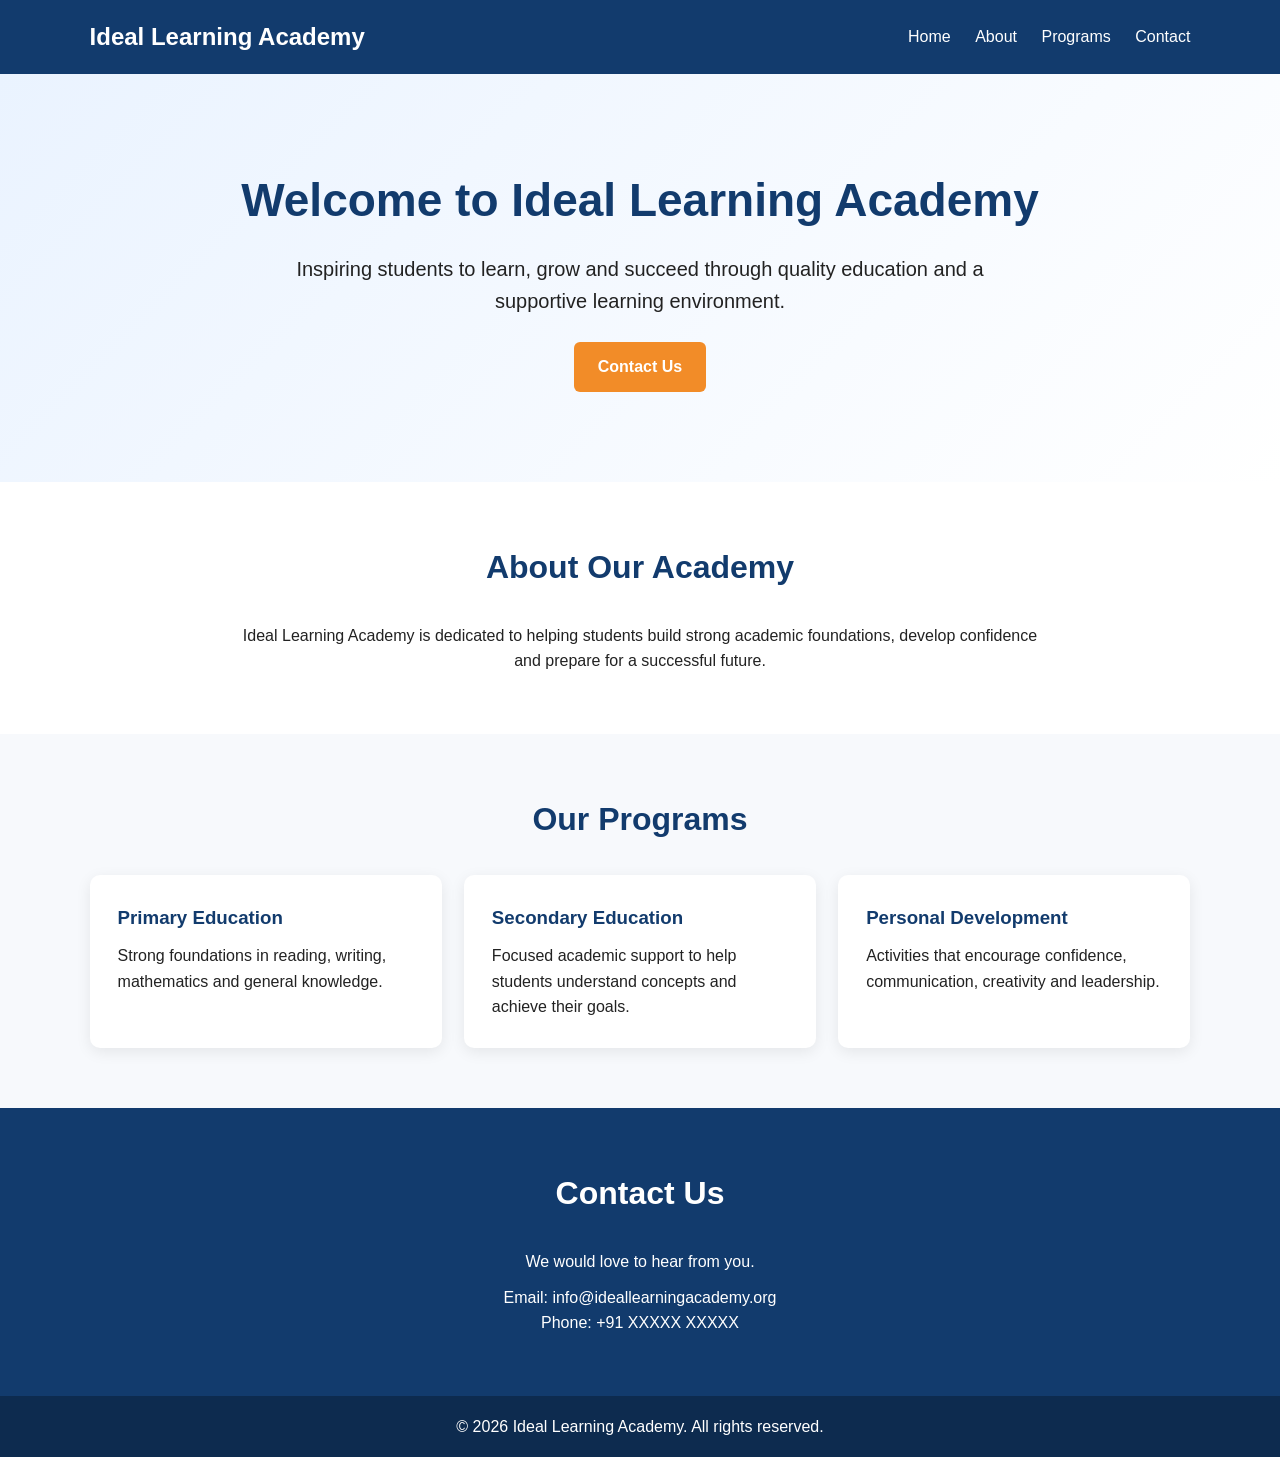
==== index.html @ fa077327 "Add files via upload" ====
<!DOCTYPE html>
<html lang="en">
<head>
  <meta charset="UTF-8">
  <meta name="viewport" content="width=device-width, initial-scale=1.0">
  <title>Ideal Learning Academy</title>
  <meta name="description" content="Ideal Learning Academy - Inspiring students to learn, grow and succeed.">
  <style>
    * { box-sizing: border-box; margin: 0; padding: 0; }
    body { font-family: Arial, sans-serif; line-height: 1.6; color: #222; background: #f7f9fc; }
    header { background: #123b6d; color: white; padding: 18px 7%; display: flex; justify-content: space-between; align-items: center; flex-wrap: wrap; }
    .logo { font-size: 24px; font-weight: bold; }
    nav a { color: white; text-decoration: none; margin-left: 20px; }
    .hero { padding: 90px 7%; text-align: center; background: linear-gradient(135deg, #eaf3ff, #ffffff); }
    .hero h1 { font-size: 46px; color: #123b6d; margin-bottom: 15px; }
    .hero p { font-size: 20px; max-width: 700px; margin: auto auto 25px; }
    .button { display: inline-block; background: #f28c28; color: white; padding: 12px 24px; border-radius: 6px; text-decoration: none; font-weight: bold; }
    section { padding: 60px 7%; }
    .title { text-align: center; color: #123b6d; margin-bottom: 30px; font-size: 32px; }
    .cards { display: grid; grid-template-columns: repeat(auto-fit, minmax(220px, 1fr)); gap: 22px; }
    .card { background: white; padding: 28px; border-radius: 10px; box-shadow: 0 4px 15px rgba(0,0,0,.08); }
    .card h3 { color: #123b6d; margin-bottom: 10px; }
    .about { background: white; text-align: center; }
    .about p { max-width: 800px; margin: auto; }
    .contact { text-align: center; background: #123b6d; color: white; }
    .contact .title { color: white; }
    footer { text-align: center; padding: 18px; background: #0d2b4f; color: white; }
    @media (max-width: 650px) {
      header { text-align: center; justify-content: center; gap: 12px; }
      nav a { margin: 0 8px; }
      .hero h1 { font-size: 34px; }
    }
  </style>
</head>
<body>
  <header>
    <div class="logo">Ideal Learning Academy</div>
    <nav>
      <a href="#home">Home</a>
      <a href="#about">About</a>
      <a href="#programs">Programs</a>
      <a href="#contact">Contact</a>
    </nav>
  </header>

  <main>
    <section class="hero" id="home">
      <h1>Welcome to Ideal Learning Academy</h1>
      <p>Inspiring students to learn, grow and succeed through quality education and a supportive learning environment.</p>
      <a class="button" href="#contact">Contact Us</a>
    </section>

    <section class="about" id="about">
      <h2 class="title">About Our Academy</h2>
      <p>Ideal Learning Academy is dedicated to helping students build strong academic foundations, develop confidence and prepare for a successful future.</p>
    </section>

    <section id="programs">
      <h2 class="title">Our Programs</h2>
      <div class="cards">
        <div class="card"><h3>Primary Education</h3><p>Strong foundations in reading, writing, mathematics and general knowledge.</p></div>
        <div class="card"><h3>Secondary Education</h3><p>Focused academic support to help students understand concepts and achieve their goals.</p></div>
        <div class="card"><h3>Personal Development</h3><p>Activities that encourage confidence, communication, creativity and leadership.</p></div>
      </div>
    </section>

    <section class="contact" id="contact">
      <h2 class="title">Contact Us</h2>
      <p>We would love to hear from you.</p>
      <p style="margin-top:10px;">Email: info@ideallearningacademy.org</p>
      <p>Phone: +91 XXXXX XXXXX</p>
    </section>
  </main>

  <footer>
    <p>&copy; 2026 Ideal Learning Academy. All rights reserved.</p>
  </footer>
</body>
</html>
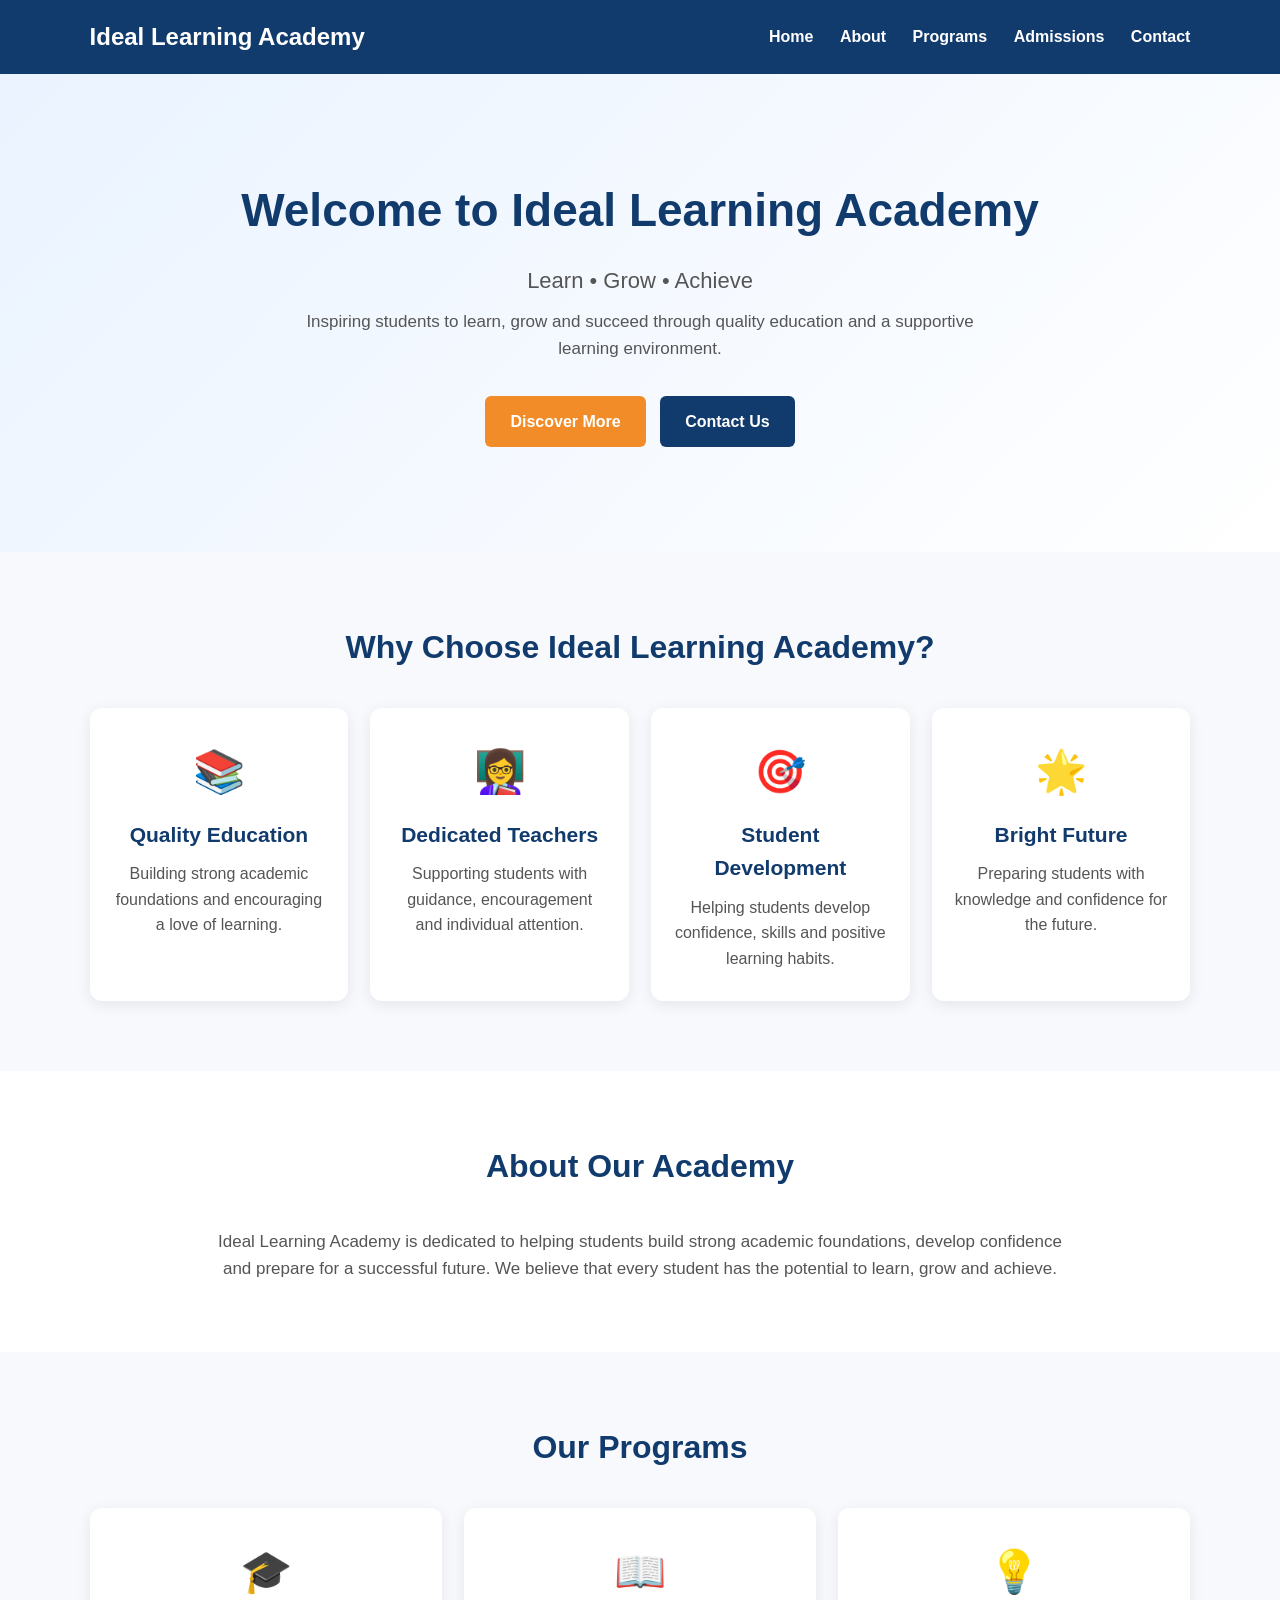
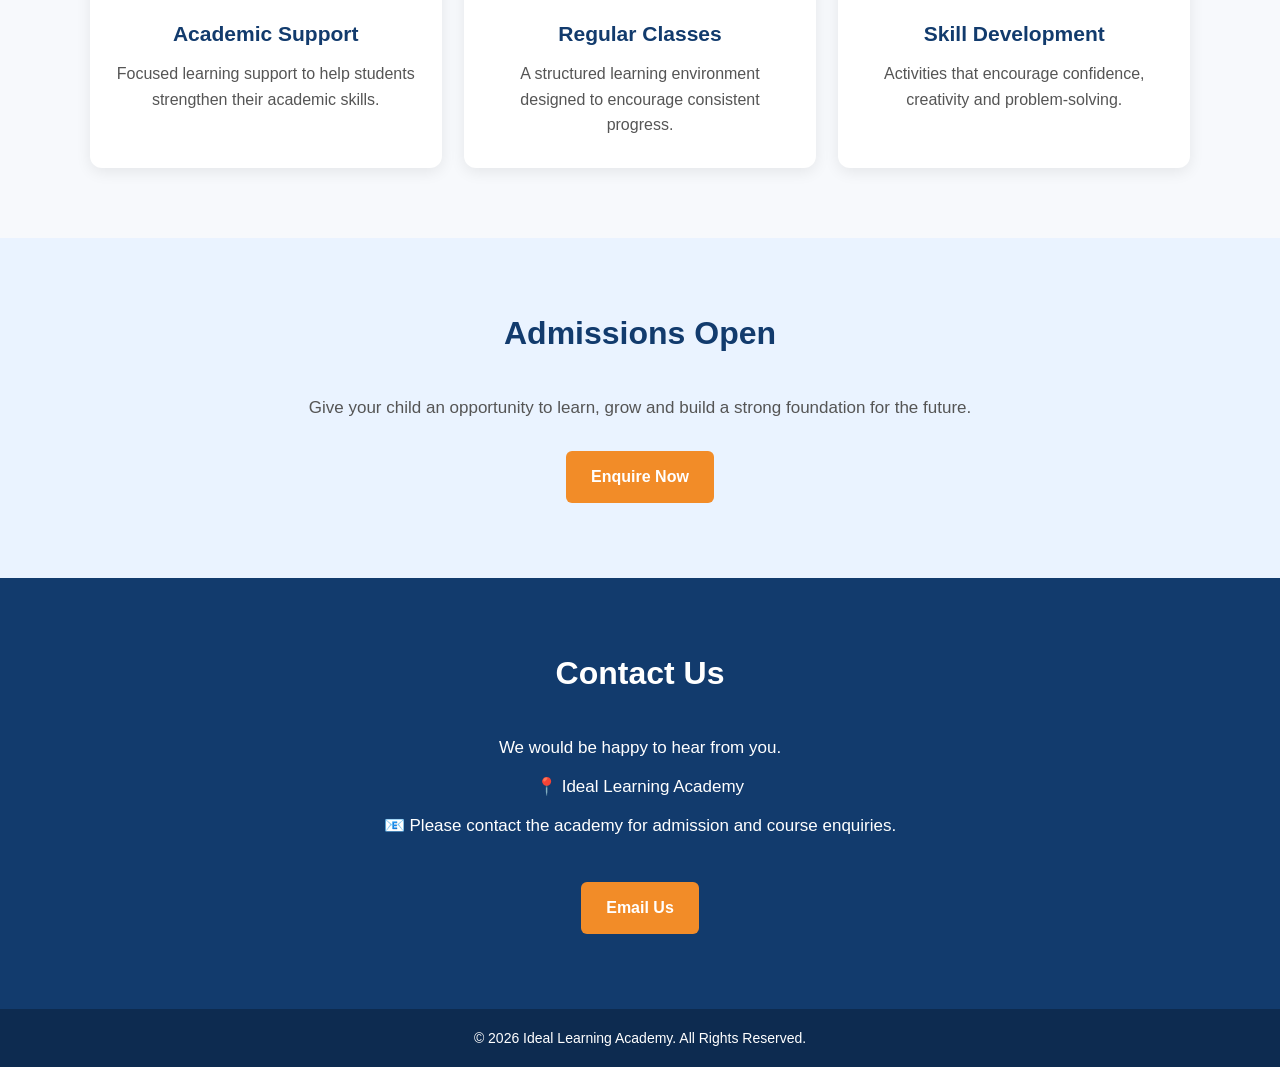
==== commit 961c5fcc: "Update index.html" ====
--- a/index.html
+++ b/index.html
@@ -3,77 +3,423 @@
 <head>
   <meta charset="UTF-8">
   <meta name="viewport" content="width=device-width, initial-scale=1.0">
+
   <title>Ideal Learning Academy</title>
+
   <meta name="description" content="Ideal Learning Academy - Inspiring students to learn, grow and succeed.">
+
   <style>
-    * { box-sizing: border-box; margin: 0; padding: 0; }
-    body { font-family: Arial, sans-serif; line-height: 1.6; color: #222; background: #f7f9fc; }
-    header { background: #123b6d; color: white; padding: 18px 7%; display: flex; justify-content: space-between; align-items: center; flex-wrap: wrap; }
-    .logo { font-size: 24px; font-weight: bold; }
-    nav a { color: white; text-decoration: none; margin-left: 20px; }
-    .hero { padding: 90px 7%; text-align: center; background: linear-gradient(135deg, #eaf3ff, #ffffff); }
-    .hero h1 { font-size: 46px; color: #123b6d; margin-bottom: 15px; }
-    .hero p { font-size: 20px; max-width: 700px; margin: auto auto 25px; }
-    .button { display: inline-block; background: #f28c28; color: white; padding: 12px 24px; border-radius: 6px; text-decoration: none; font-weight: bold; }
-    section { padding: 60px 7%; }
-    .title { text-align: center; color: #123b6d; margin-bottom: 30px; font-size: 32px; }
-    .cards { display: grid; grid-template-columns: repeat(auto-fit, minmax(220px, 1fr)); gap: 22px; }
-    .card { background: white; padding: 28px; border-radius: 10px; box-shadow: 0 4px 15px rgba(0,0,0,.08); }
-    .card h3 { color: #123b6d; margin-bottom: 10px; }
-    .about { background: white; text-align: center; }
-    .about p { max-width: 800px; margin: auto; }
-    .contact { text-align: center; background: #123b6d; color: white; }
-    .contact .title { color: white; }
-    footer { text-align: center; padding: 18px; background: #0d2b4f; color: white; }
+    * {
+      box-sizing: border-box;
+      margin: 0;
+      padding: 0;
+    }
+
+    html {
+      scroll-behavior: smooth;
+    }
+
+    body {
+      font-family: Arial, sans-serif;
+      line-height: 1.6;
+      color: #222;
+      background: #f7f9fc;
+    }
+
+    /* HEADER */
+    header {
+      background: #123b6d;
+      color: white;
+      padding: 18px 7%;
+      display: flex;
+      justify-content: space-between;
+      align-items: center;
+      flex-wrap: wrap;
+      position: sticky;
+      top: 0;
+      z-index: 1000;
+    }
+
+    .logo {
+      font-size: 24px;
+      font-weight: bold;
+    }
+
+    nav a {
+      color: white;
+      text-decoration: none;
+      margin-left: 22px;
+      font-weight: 600;
+    }
+
+    nav a:hover {
+      text-decoration: underline;
+    }
+
+    /* HERO */
+    .hero {
+      padding: 100px 7%;
+      text-align: center;
+      background: linear-gradient(135deg, #eaf3ff, #ffffff);
+    }
+
+    .hero h1 {
+      font-size: 46px;
+      color: #123b6d;
+      margin-bottom: 15px;
+    }
+
+    .hero .tagline {
+      font-size: 22px;
+      color: #555;
+      margin-bottom: 10px;
+    }
+
+    .hero p {
+      max-width: 720px;
+      margin: 0 auto 28px;
+      font-size: 17px;
+      color: #555;
+    }
+
+    .button {
+      display: inline-block;
+      background: #f28c28;
+      color: white;
+      padding: 13px 25px;
+      border-radius: 6px;
+      text-decoration: none;
+      font-weight: bold;
+      margin: 5px;
+    }
+
+    .button:hover {
+      opacity: 0.9;
+    }
+
+    .button.secondary {
+      background: #123b6d;
+    }
+
+    /* SECTIONS */
+    section {
+      padding: 70px 7%;
+    }
+
+    .title {
+      text-align: center;
+      color: #123b6d;
+      margin-bottom: 35px;
+      font-size: 32px;
+    }
+
+    /* FEATURES */
+    .cards {
+      display: grid;
+      grid-template-columns: repeat(auto-fit, minmax(220px, 1fr));
+      gap: 22px;
+    }
+
+    .card {
+      background: white;
+      padding: 30px 22px;
+      border-radius: 12px;
+      box-shadow: 0 4px 15px rgba(0,0,0,0.08);
+      text-align: center;
+    }
+
+    .card .icon {
+      font-size: 42px;
+      margin-bottom: 12px;
+    }
+
+    .card h3 {
+      color: #123b6d;
+      margin-bottom: 10px;
+      font-size: 21px;
+    }
+
+    .card p {
+      color: #555;
+    }
+
+    /* ABOUT */
+    .about {
+      background: white;
+      text-align: center;
+    }
+
+    .about p {
+      max-width: 850px;
+      margin: auto;
+      font-size: 17px;
+      color: #555;
+    }
+
+    /* PROGRAMS */
+    .programs {
+      background: #f7f9fc;
+    }
+
+    /* ADMISSION */
+    .admission {
+      background: #eaf3ff;
+      text-align: center;
+    }
+
+    .admission p {
+      max-width: 700px;
+      margin: 0 auto 25px;
+      color: #555;
+      font-size: 17px;
+    }
+
+    /* CONTACT */
+    .contact {
+      text-align: center;
+      background: #123b6d;
+      color: white;
+    }
+
+    .contact .title {
+      color: white;
+    }
+
+    .contact p {
+      margin-bottom: 12px;
+      font-size: 17px;
+    }
+
+    /* FOOTER */
+    footer {
+      text-align: center;
+      padding: 18px;
+      background: #0d2b50;
+      color: white;
+      font-size: 14px;
+    }
+
+    /* MOBILE */
     @media (max-width: 650px) {
-      header { text-align: center; justify-content: center; gap: 12px; }
-      nav a { margin: 0 8px; }
-      .hero h1 { font-size: 34px; }
+
+      header {
+        justify-content: center;
+        gap: 12px;
+      }
+
+      .logo {
+        width: 100%;
+        text-align: center;
+      }
+
+      nav {
+        text-align: center;
+      }
+
+      nav a {
+        display: inline-block;
+        margin: 5px 7px;
+      }
+
+      .hero {
+        padding: 70px 6%;
+      }
+
+      .hero h1 {
+        font-size: 34px;
+      }
+
+      .hero .tagline {
+        font-size: 19px;
+      }
+
+      section {
+        padding: 55px 6%;
+      }
+
+      .title {
+        font-size: 28px;
+      }
     }
   </style>
 </head>
+
 <body>
+
+  <!-- HEADER -->
   <header>
     <div class="logo">Ideal Learning Academy</div>
+
     <nav>
       <a href="#home">Home</a>
       <a href="#about">About</a>
       <a href="#programs">Programs</a>
+      <a href="#admission">Admissions</a>
       <a href="#contact">Contact</a>
     </nav>
   </header>
 
-  <main>
-    <section class="hero" id="home">
-      <h1>Welcome to Ideal Learning Academy</h1>
-      <p>Inspiring students to learn, grow and succeed through quality education and a supportive learning environment.</p>
-      <a class="button" href="#contact">Contact Us</a>
-    </section>
-
-    <section class="about" id="about">
-      <h2 class="title">About Our Academy</h2>
-      <p>Ideal Learning Academy is dedicated to helping students build strong academic foundations, develop confidence and prepare for a successful future.</p>
-    </section>
-
-    <section id="programs">
-      <h2 class="title">Our Programs</h2>
-      <div class="cards">
-        <div class="card"><h3>Primary Education</h3><p>Strong foundations in reading, writing, mathematics and general knowledge.</p></div>
-        <div class="card"><h3>Secondary Education</h3><p>Focused academic support to help students understand concepts and achieve their goals.</p></div>
-        <div class="card"><h3>Personal Development</h3><p>Activities that encourage confidence, communication, creativity and leadership.</p></div>
-      </div>
-    </section>
-
-    <section class="contact" id="contact">
-      <h2 class="title">Contact Us</h2>
-      <p>We would love to hear from you.</p>
-      <p style="margin-top:10px;">Email: info@ideallearningacademy.org</p>
-      <p>Phone: +91 XXXXX XXXXX</p>
-    </section>
-  </main>
-
+
+  <!-- HERO -->
+  <section class="hero" id="home">
+
+    <h1>Welcome to Ideal Learning Academy</h1>
+
+    <div class="tagline">
+      Learn • Grow • Achieve
+    </div>
+
+    <p>
+      Inspiring students to learn, grow and succeed through quality
+      education and a supportive learning environment.
+    </p>
+
+    <a href="#about" class="button">Discover More</a>
+    <a href="#contact" class="button secondary">Contact Us</a>
+
+  </section>
+
+
+  <!-- WHY CHOOSE US -->
+  <section>
+
+    <h2 class="title">Why Choose Ideal Learning Academy?</h2>
+
+    <div class="cards">
+
+      <div class="card">
+        <div class="icon">📚</div>
+        <h3>Quality Education</h3>
+        <p>
+          Building strong academic foundations and encouraging a love of learning.
+        </p>
+      </div>
+
+      <div class="card">
+        <div class="icon">👩‍🏫</div>
+        <h3>Dedicated Teachers</h3>
+        <p>
+          Supporting students with guidance, encouragement and individual attention.
+        </p>
+      </div>
+
+      <div class="card">
+        <div class="icon">🎯</div>
+        <h3>Student Development</h3>
+        <p>
+          Helping students develop confidence, skills and positive learning habits.
+        </p>
+      </div>
+
+      <div class="card">
+        <div class="icon">🌟</div>
+        <h3>Bright Future</h3>
+        <p>
+          Preparing students with knowledge and confidence for the future.
+        </p>
+      </div>
+
+    </div>
+
+  </section>
+
+
+  <!-- ABOUT -->
+  <section class="about" id="about">
+
+    <h2 class="title">About Our Academy</h2>
+
+    <p>
+      Ideal Learning Academy is dedicated to helping students build strong
+      academic foundations, develop confidence and prepare for a successful
+      future. We believe that every student has the potential to learn,
+      grow and achieve.
+    </p>
+
+  </section>
+
+
+  <!-- PROGRAMS -->
+  <section class="programs" id="programs">
+
+    <h2 class="title">Our Programs</h2>
+
+    <div class="cards">
+
+      <div class="card">
+        <div class="icon">🎓</div>
+        <h3>Academic Support</h3>
+        <p>
+          Focused learning support to help students strengthen their academic skills.
+        </p>
+      </div>
+
+      <div class="card">
+        <div class="icon">📖</div>
+        <h3>Regular Classes</h3>
+        <p>
+          A structured learning environment designed to encourage consistent progress.
+        </p>
+      </div>
+
+      <div class="card">
+        <div class="icon">💡</div>
+        <h3>Skill Development</h3>
+        <p>
+          Activities that encourage confidence, creativity and problem-solving.
+        </p>
+      </div>
+
+    </div>
+
+  </section>
+
+
+  <!-- ADMISSIONS -->
+  <section class="admission" id="admission">
+
+    <h2 class="title">Admissions Open</h2>
+
+    <p>
+      Give your child an opportunity to learn, grow and build a strong
+      foundation for the future.
+    </p>
+
+    <a href="#contact" class="button">Enquire Now</a>
+
+  </section>
+
+
+  <!-- CONTACT -->
+  <section class="contact" id="contact">
+
+    <h2 class="title">Contact Us</h2>
+
+    <p>
+      We would be happy to hear from you.
+    </p>
+
+    <p>
+      📍 Ideal Learning Academy
+    </p>
+
+    <p>
+      📧 Please contact the academy for admission and course enquiries.
+    </p>
+
+    <br>
+
+    <a href="mailto:info@ideallearningacademy.org" class="button">
+      Email Us
+    </a>
+
+  </section>
+
+
+  <!-- FOOTER -->
   <footer>
-    <p>&copy; 2026 Ideal Learning Academy. All rights reserved.</p>
+    © 2026 Ideal Learning Academy. All Rights Reserved.
   </footer>
+
 </body>
 </html>
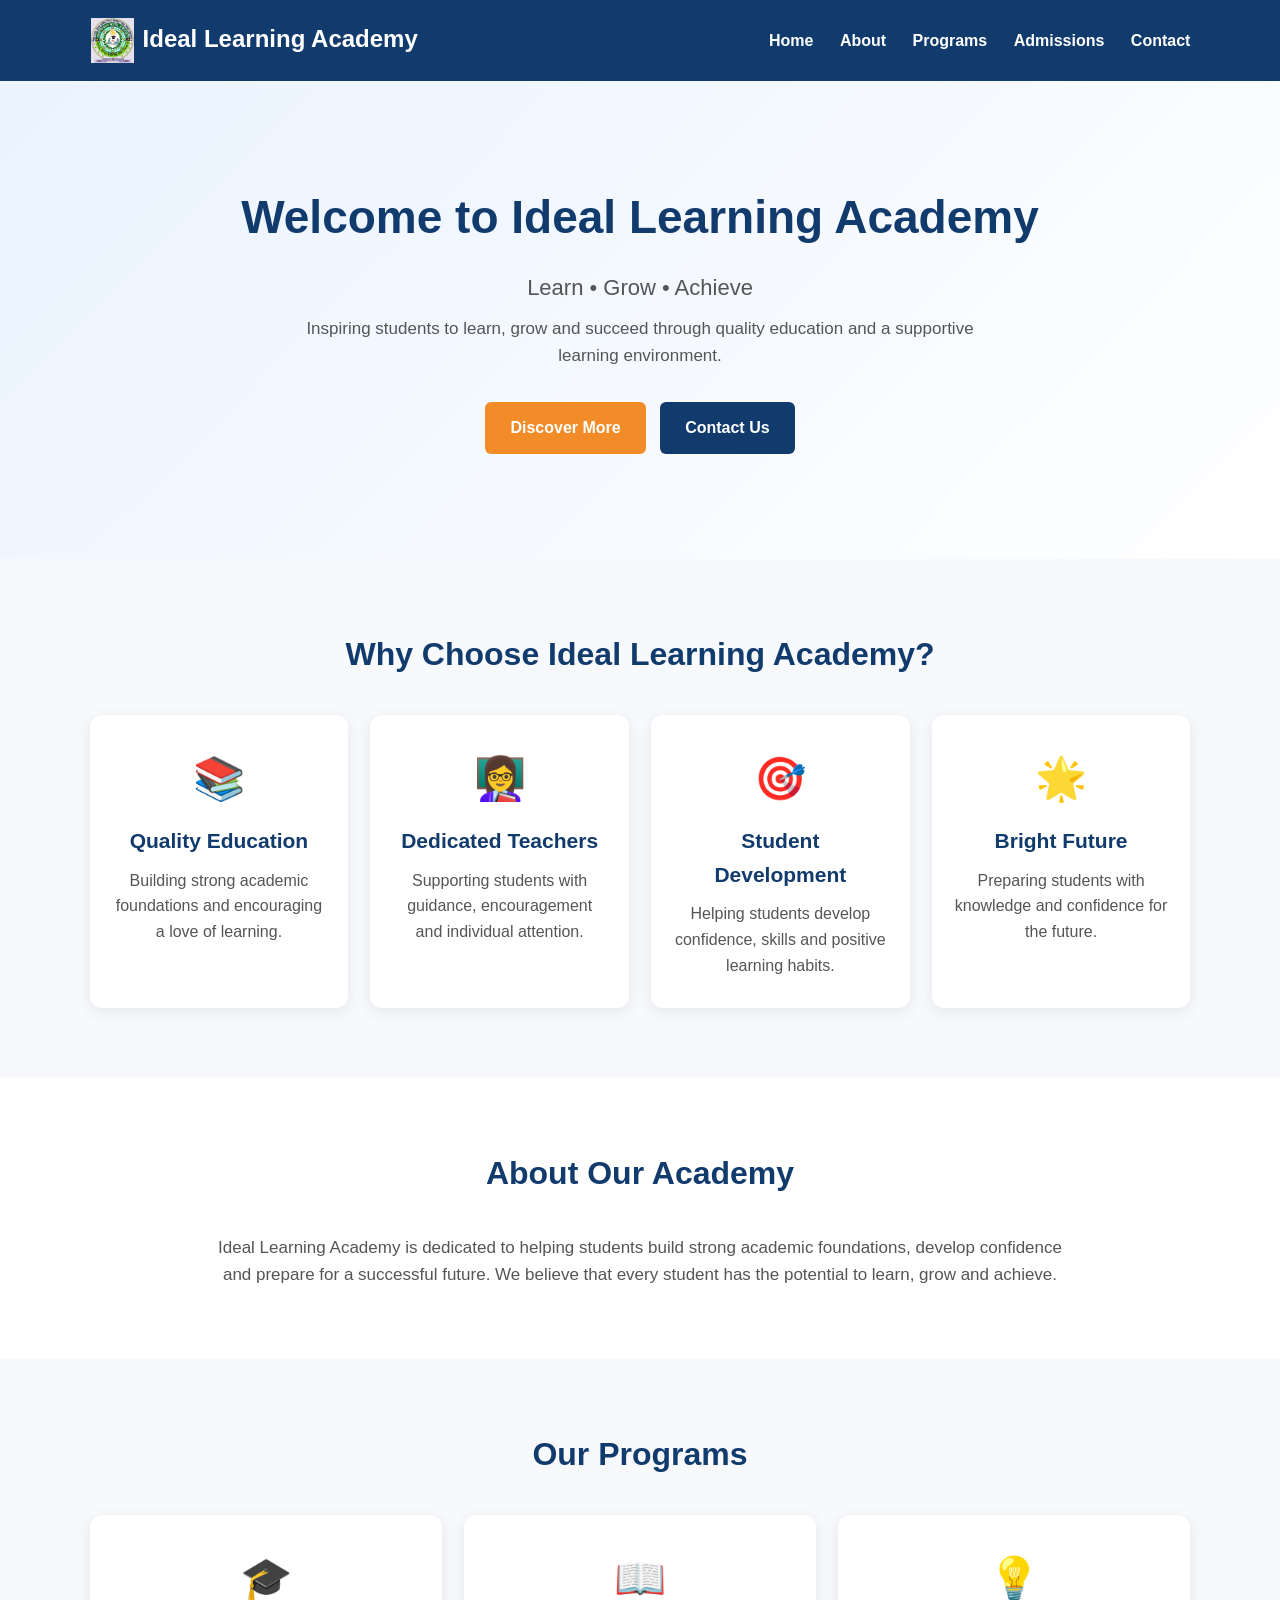
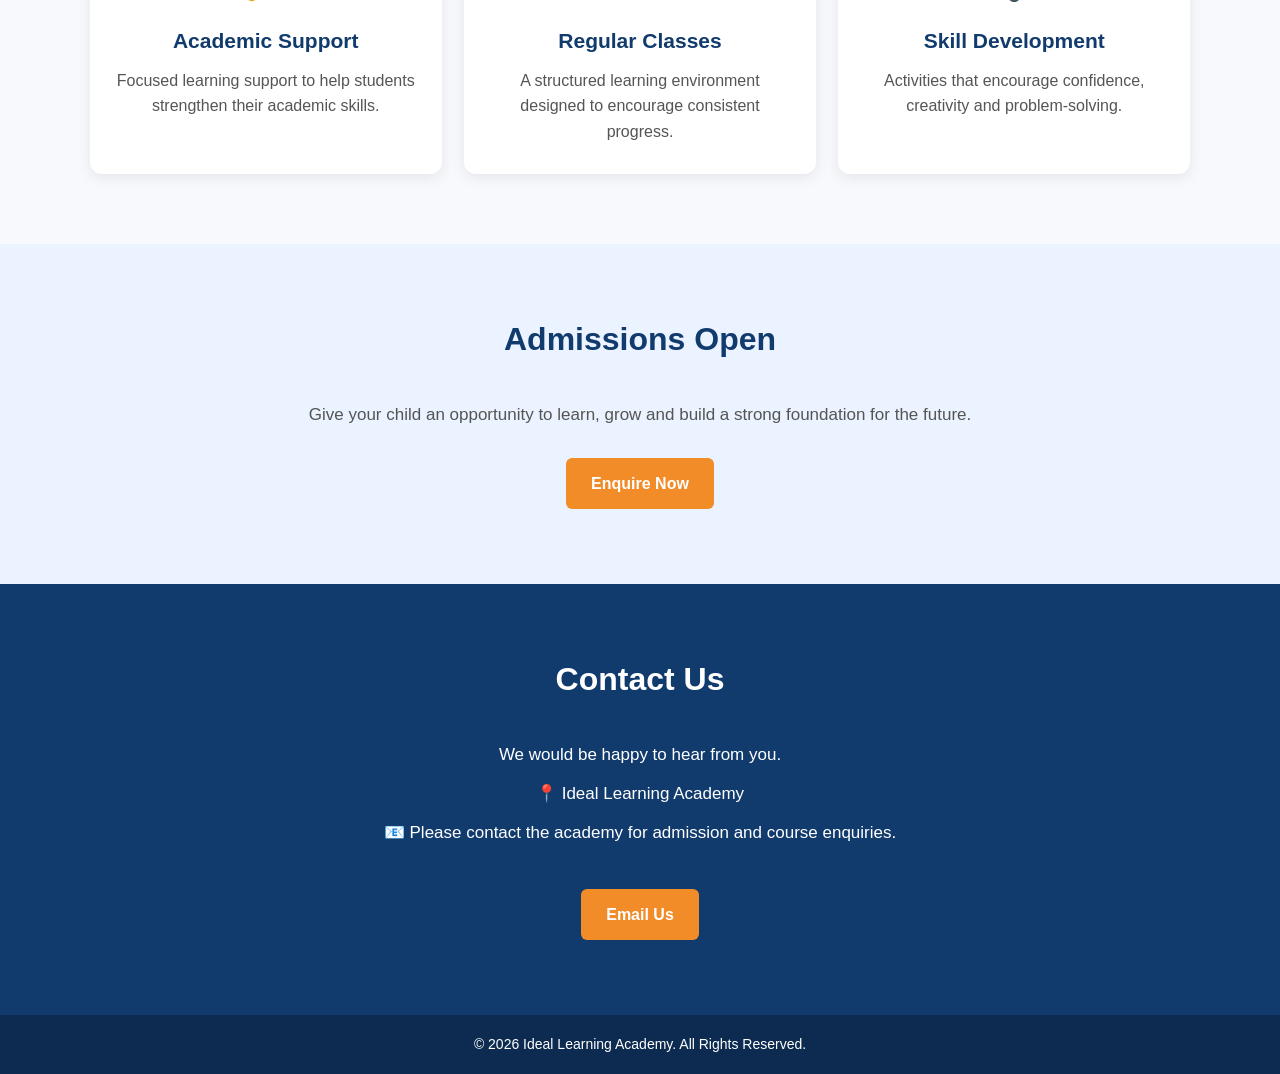
==== commit b61a0265: "Update index.html" ====
--- a/index.html
+++ b/index.html
@@ -248,8 +248,7 @@
 
   <!-- HEADER -->
   <header>
-    <div class="logo">Ideal Learning Academy</div>
-
+   <div class="logo"><img src="c%20logo.jpeg" alt="Ideal Learning Academy Logo" style="width:45px;height:45px;object-fit:contain;vertical-align:middle;margin-right:8px;">Ideal Learning Academy</div>
     <nav>
       <a href="#home">Home</a>
       <a href="#about">About</a>
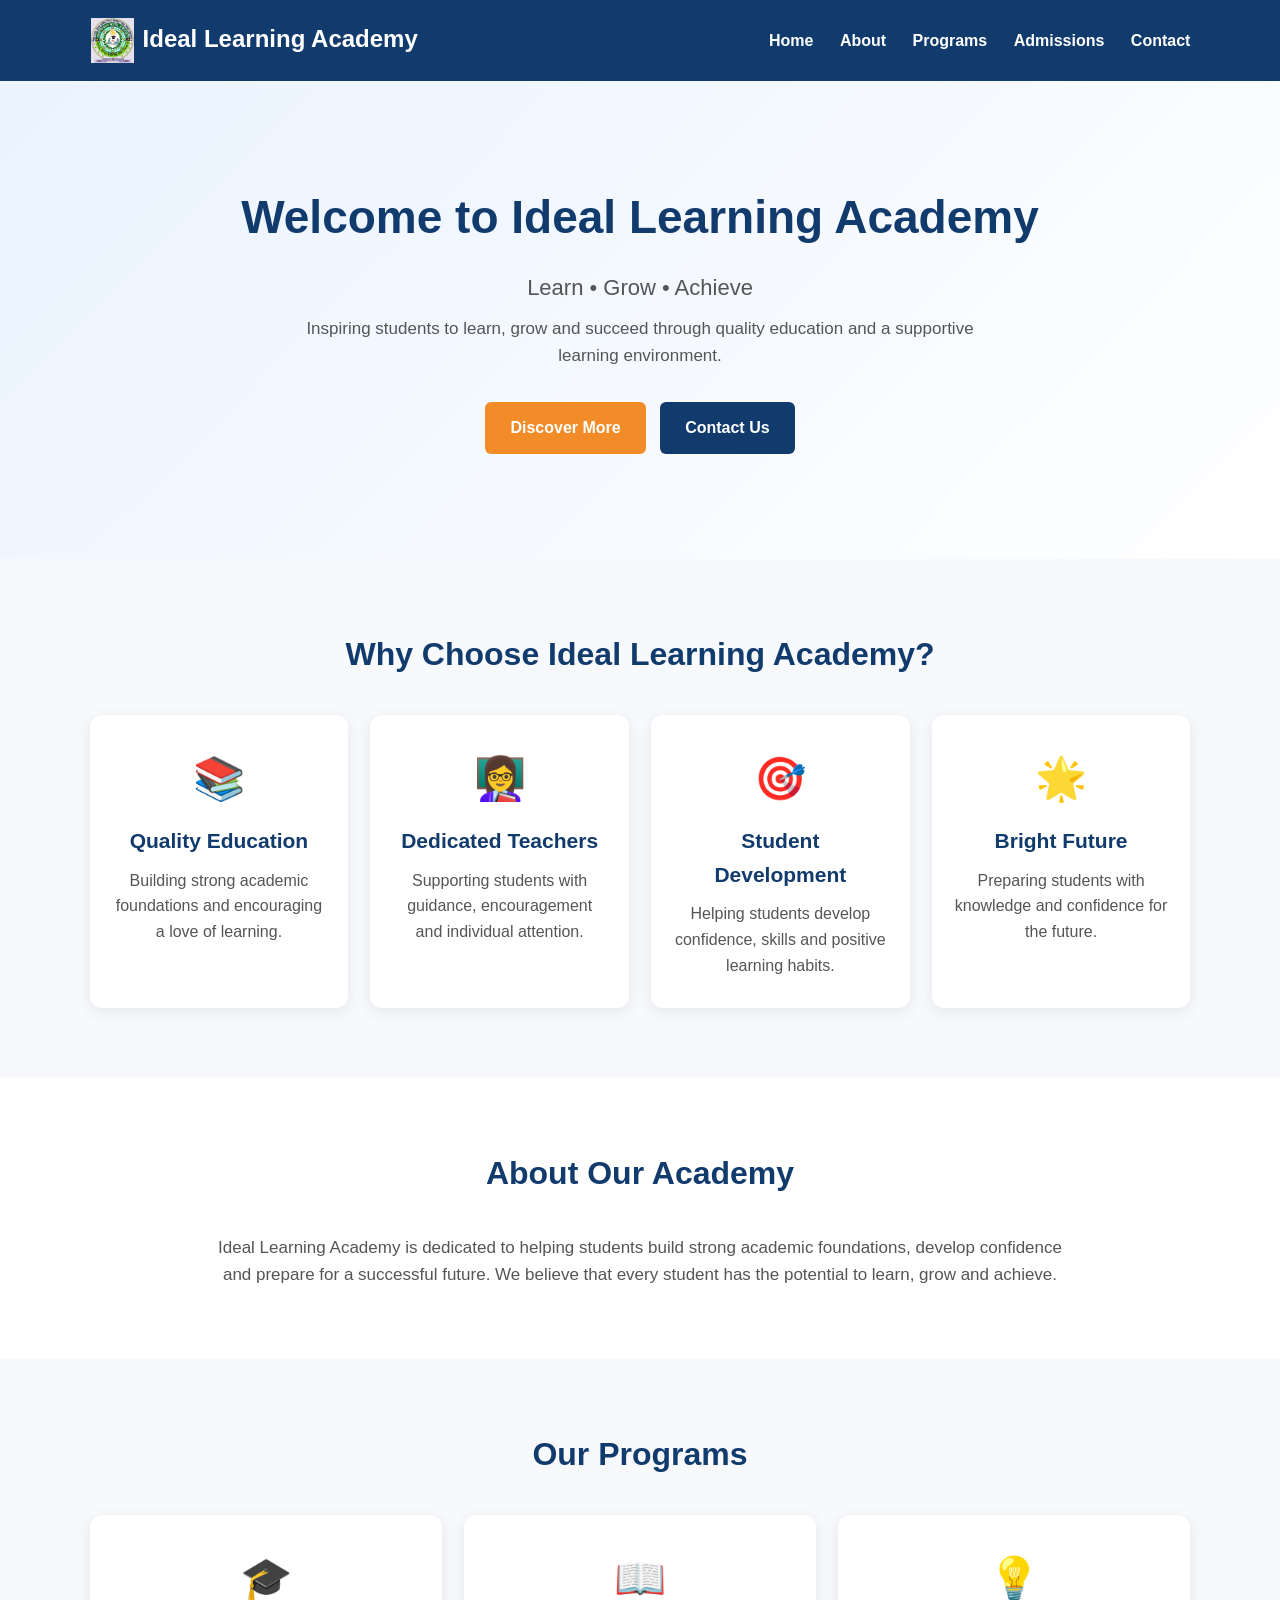
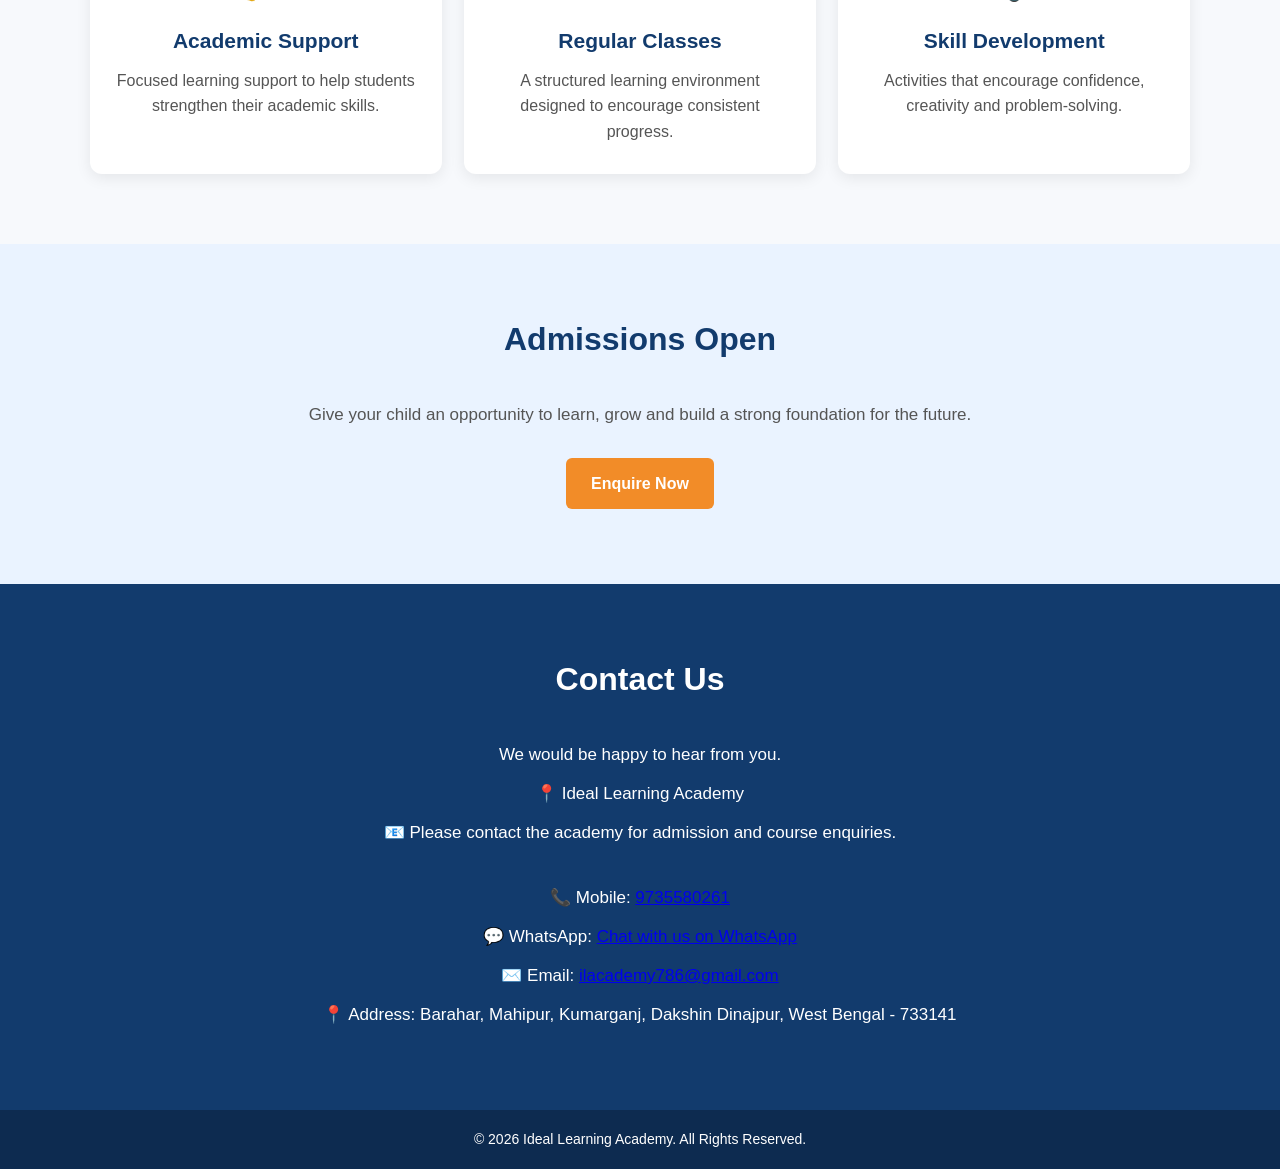
==== commit b25fc9a4: "Update index.html" ====
--- a/index.html
+++ b/index.html
@@ -407,10 +407,14 @@
     </p>
 
     <br>
-
-    <a href="mailto:info@ideallearningacademy.org" class="button">
-      Email Us
-    </a>
+<p>📞 Mobile: <a href="tel:9735580261">9735580261</a></p>
+
+<p>💬 WhatsApp: <a href="https://wa.me/919735580261">Chat with us on WhatsApp</a></p>
+
+<p>✉️ Email: <a href="mailto:ilacademy786@gmail.com">ilacademy786@gmail.com</a></p>
+
+<p>📍 Address: Barahar, Mahipur, Kumarganj, Dakshin Dinajpur, West Bengal - 733141</p>
+   
 
   </section>
 
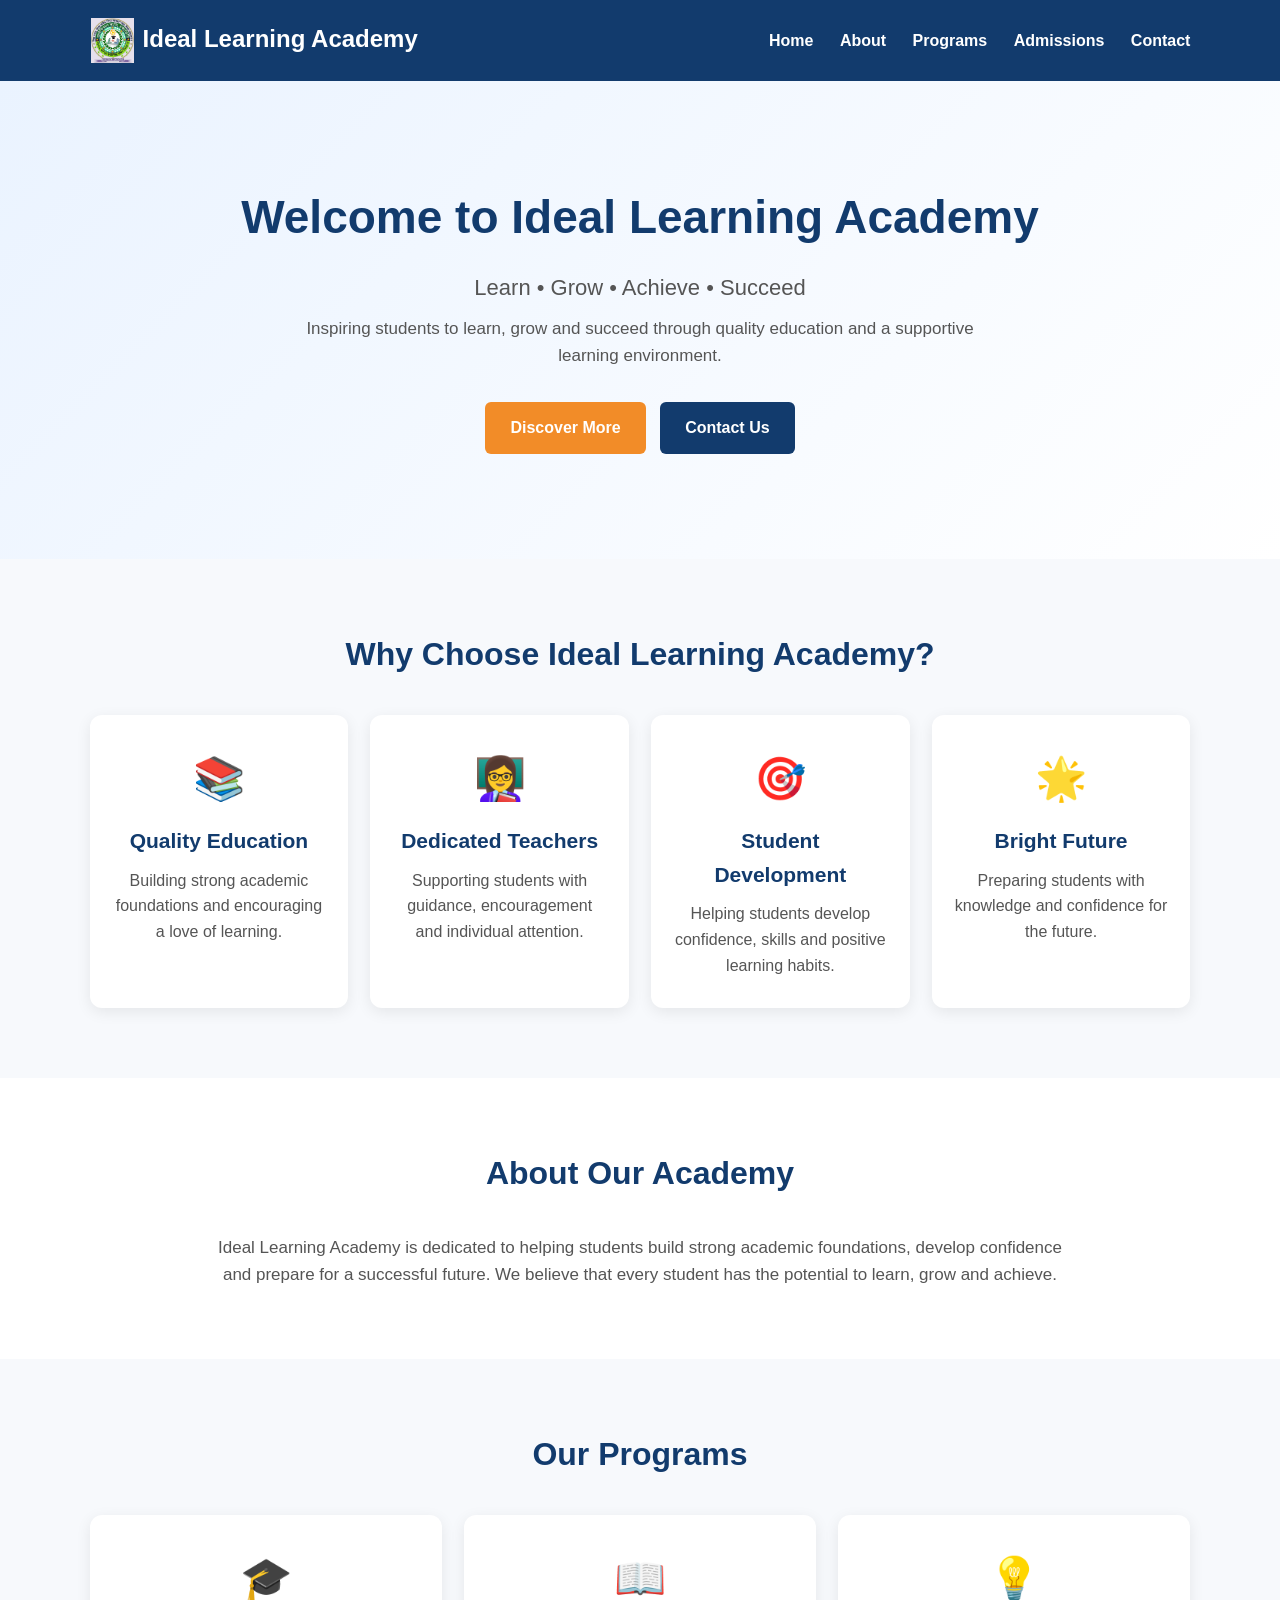
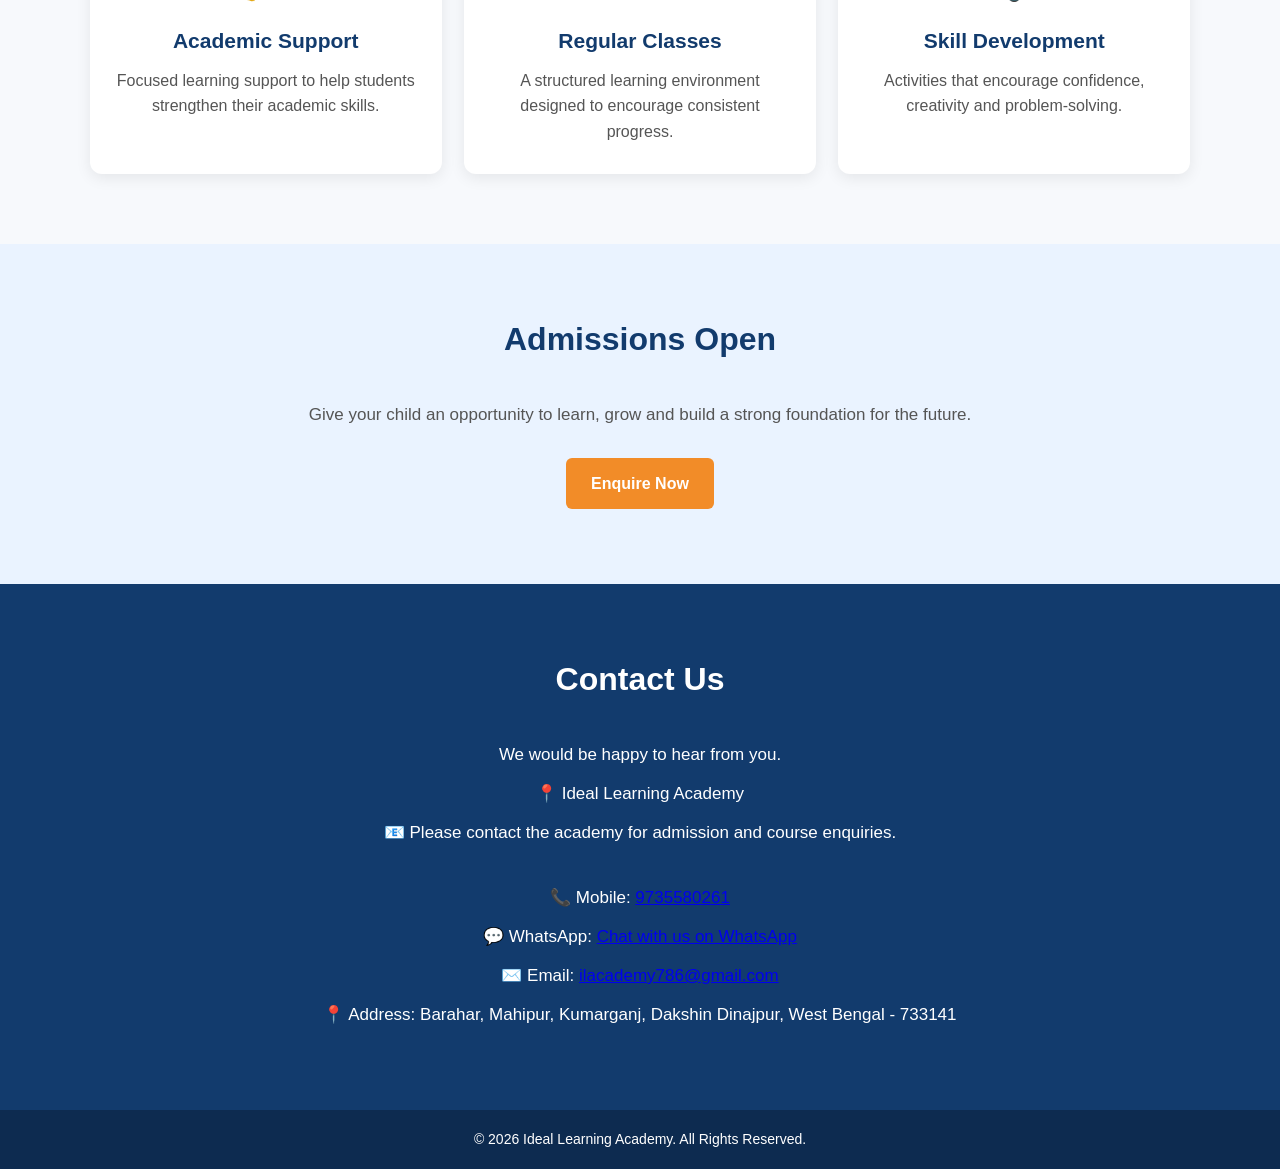
==== commit 9088d7f7: "Update index.html" ====
--- a/index.html
+++ b/index.html
@@ -265,7 +265,7 @@
     <h1>Welcome to Ideal Learning Academy</h1>
 
     <div class="tagline">
-      Learn • Grow • Achieve
+      Learn • Grow • Achieve • Succeed
     </div>
 
     <p>
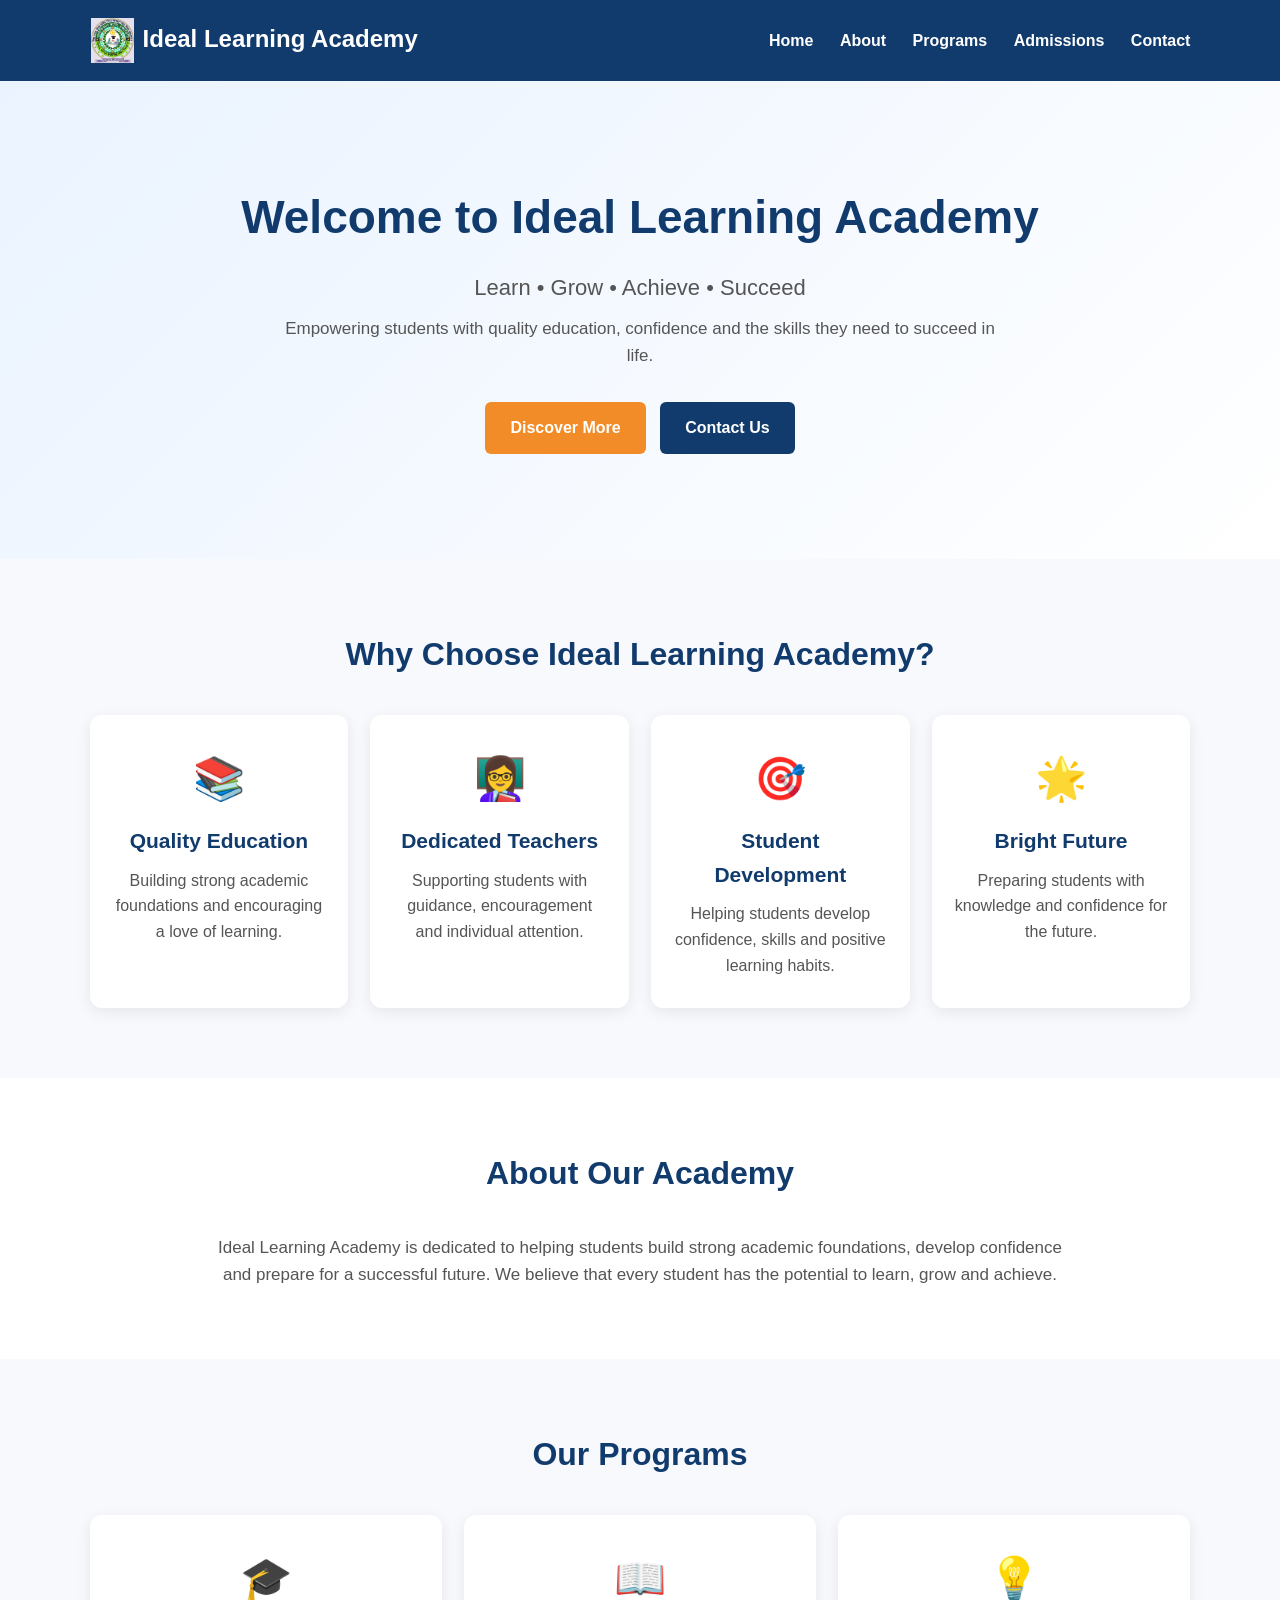
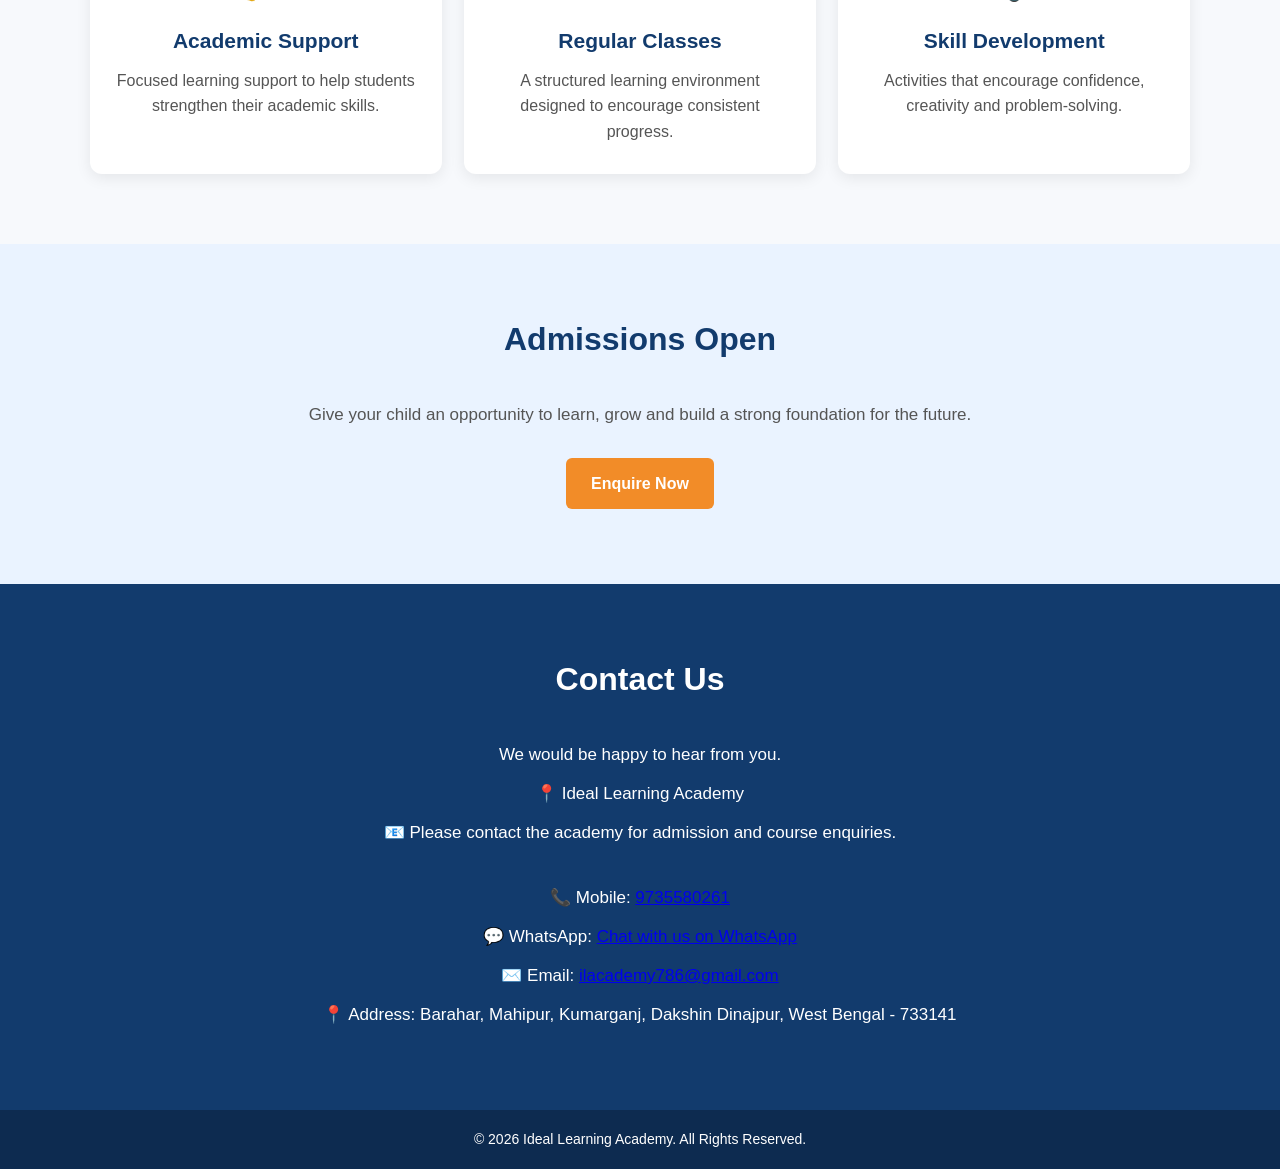
==== commit a7063bdf: "Update index.html" ====
--- a/index.html
+++ b/index.html
@@ -269,8 +269,7 @@
     </div>
 
     <p>
-      Inspiring students to learn, grow and succeed through quality
-      education and a supportive learning environment.
+      Empowering students with quality education, confidence and the skills they need to succeed in life.
     </p>
 
     <a href="#about" class="button">Discover More</a>
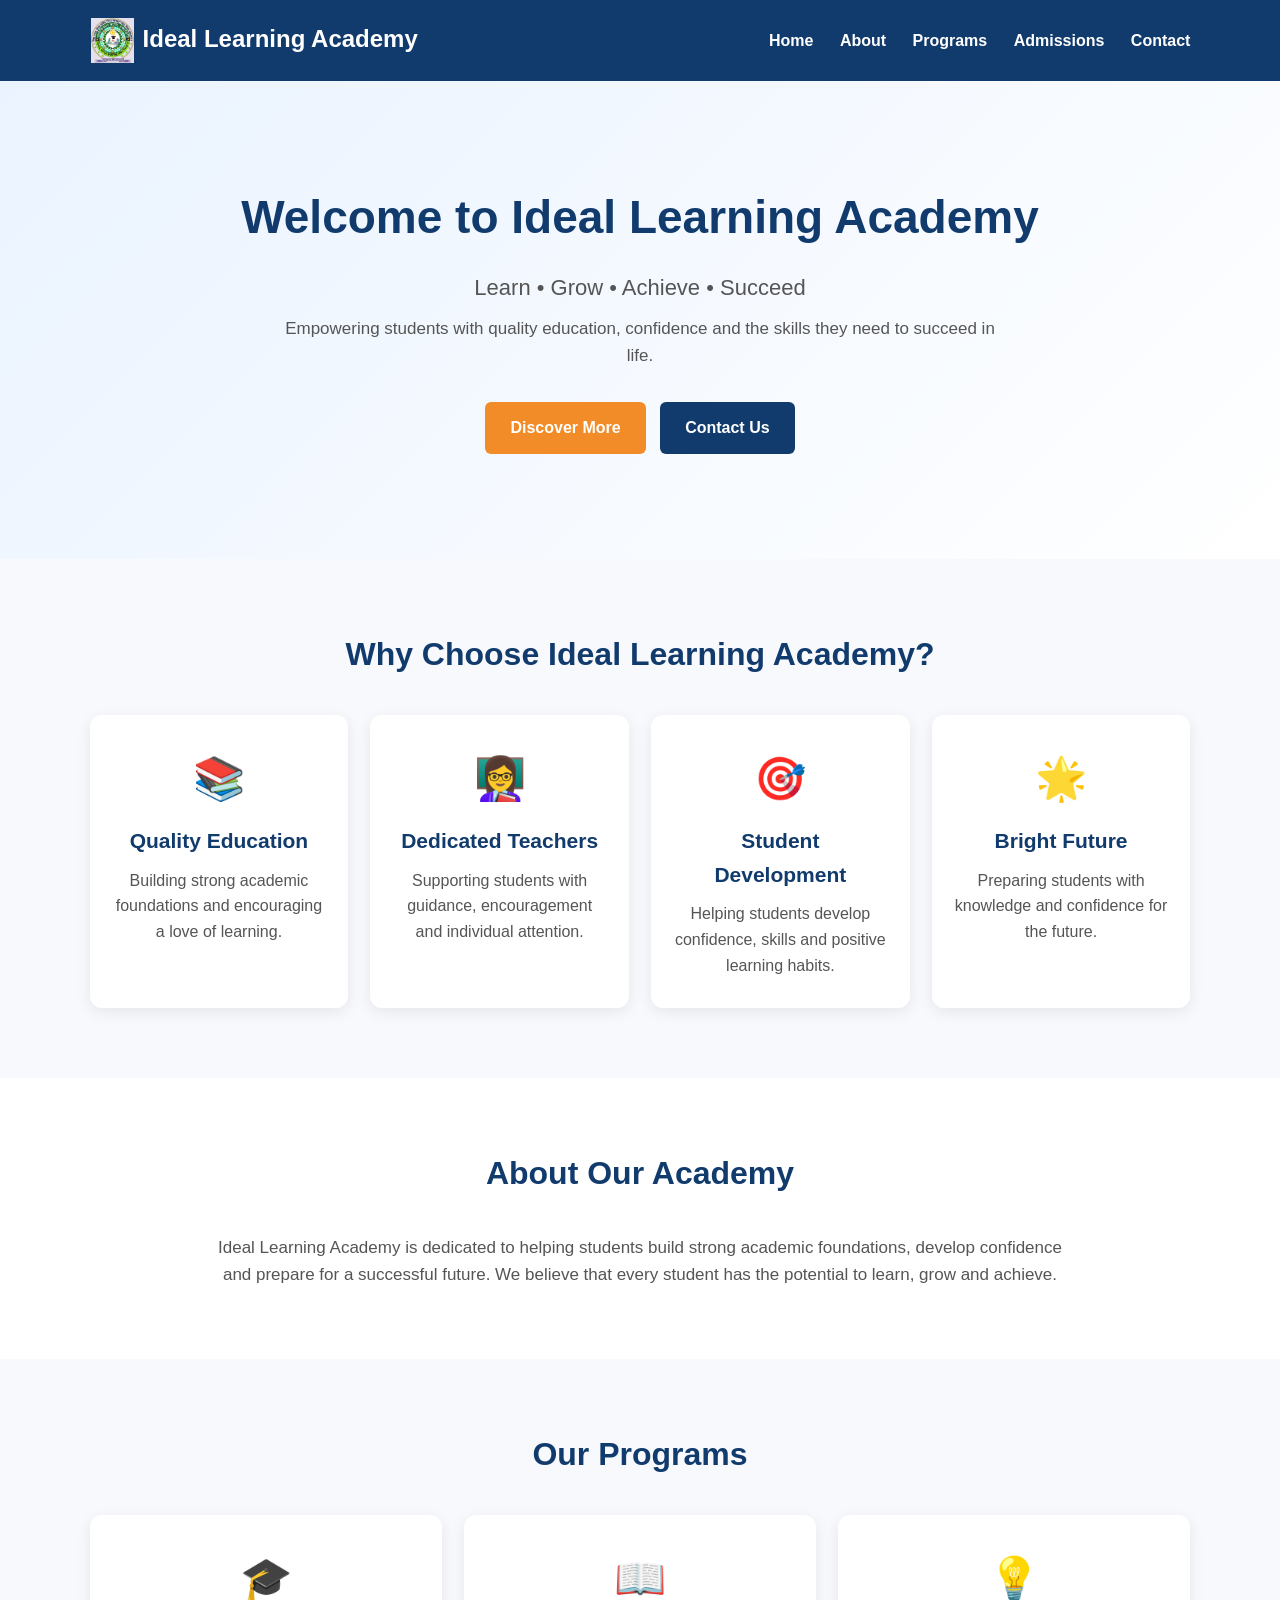
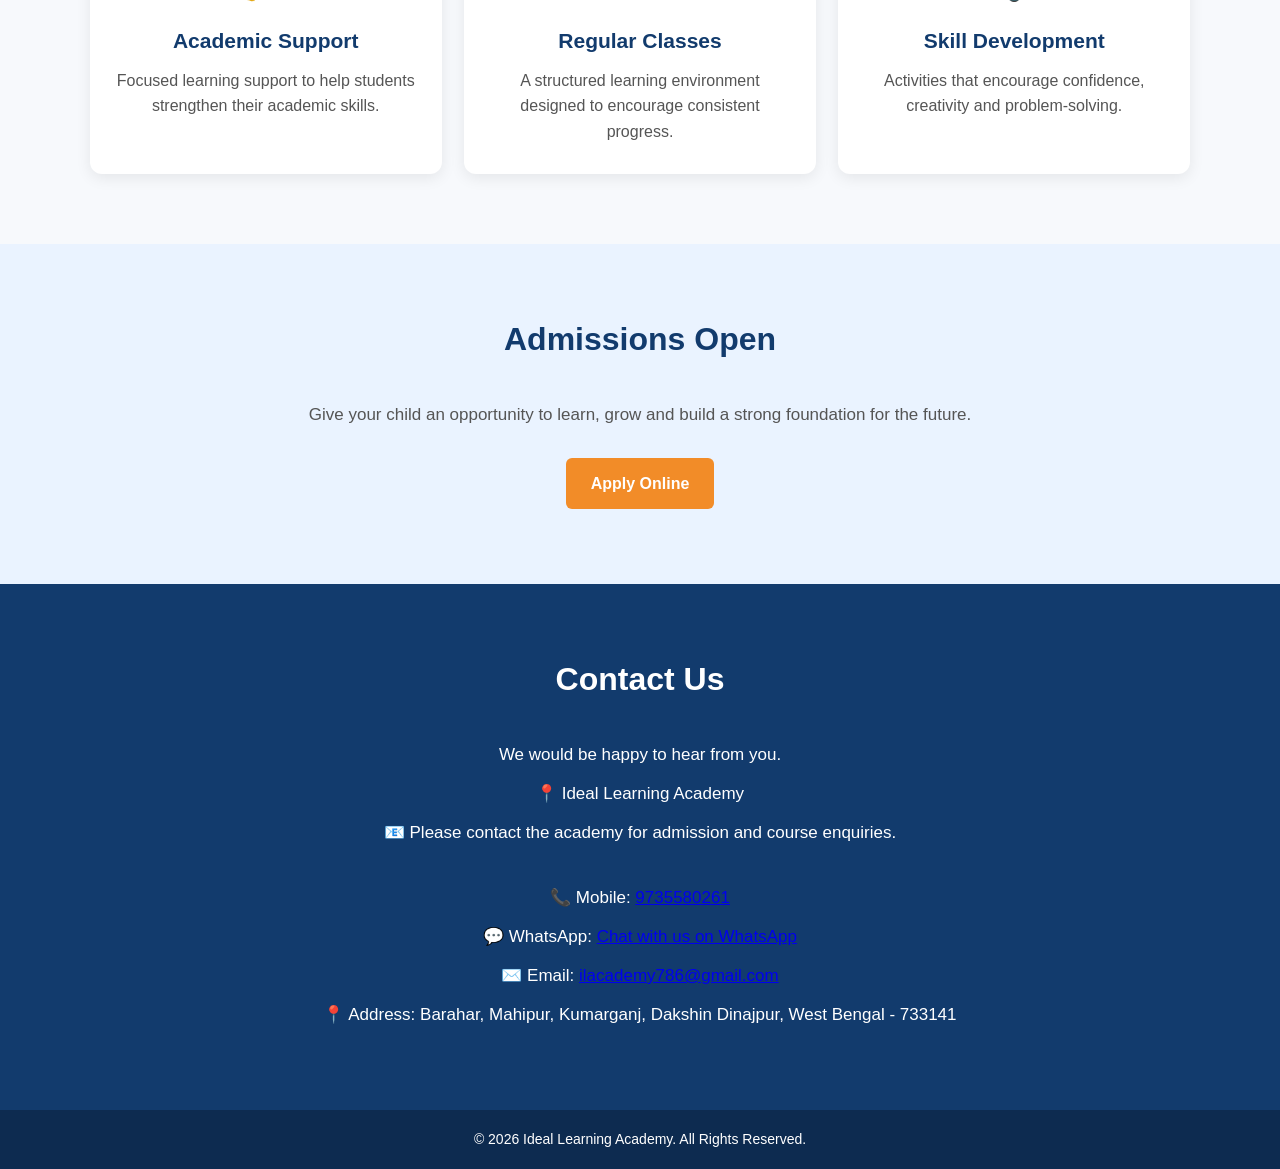
==== commit 358e08c5: "Update index.html" ====
--- a/index.html
+++ b/index.html
@@ -383,8 +383,7 @@
       foundation for the future.
     </p>
 
-    <a href="#contact" class="button">Enquire Now</a>
-
+    <a href="https://docs.google.com/forms/d/e/1FAIpQLSehAjtQWqmvYRJ_CCuAPyUYKaqh2H3WCtlBNecGYBEMXgYK6w/viewform?usp=publish-editor" class="button" target="_blank">Apply Online</a>
   </section>
 
 
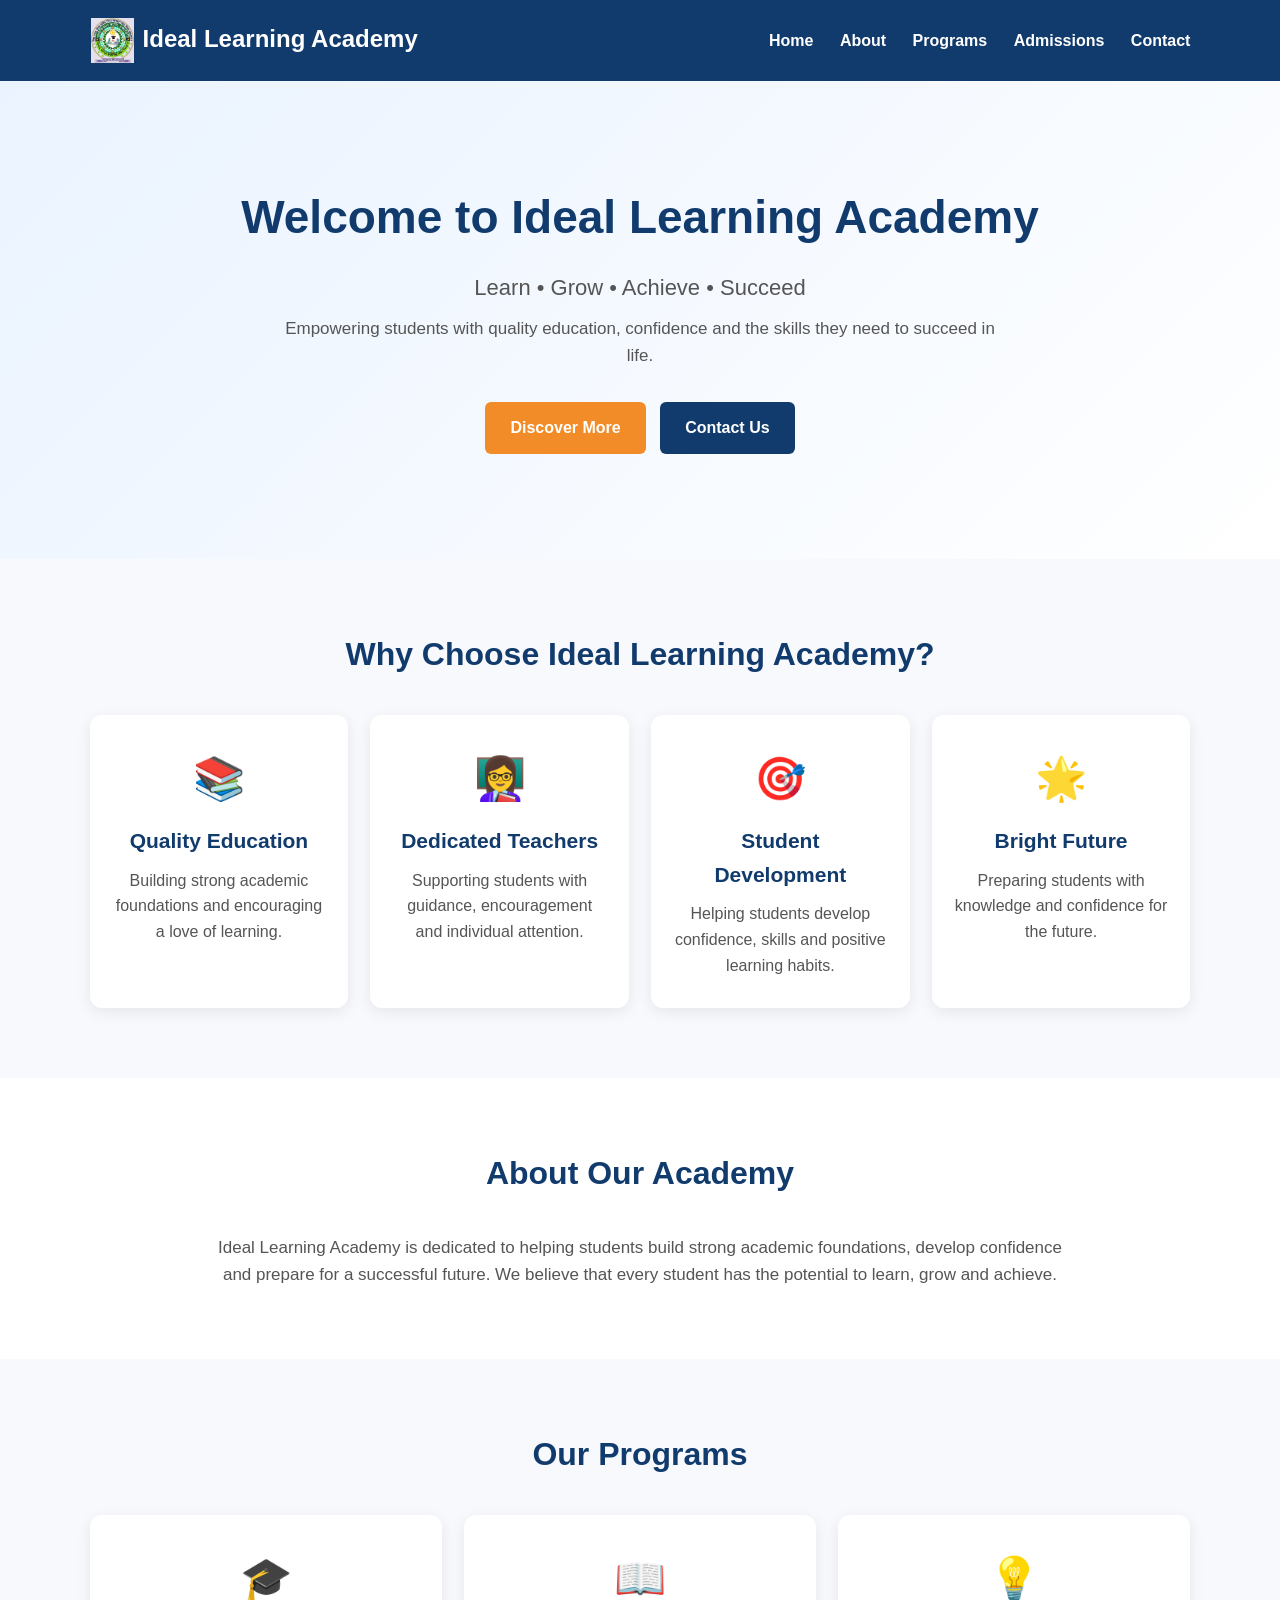
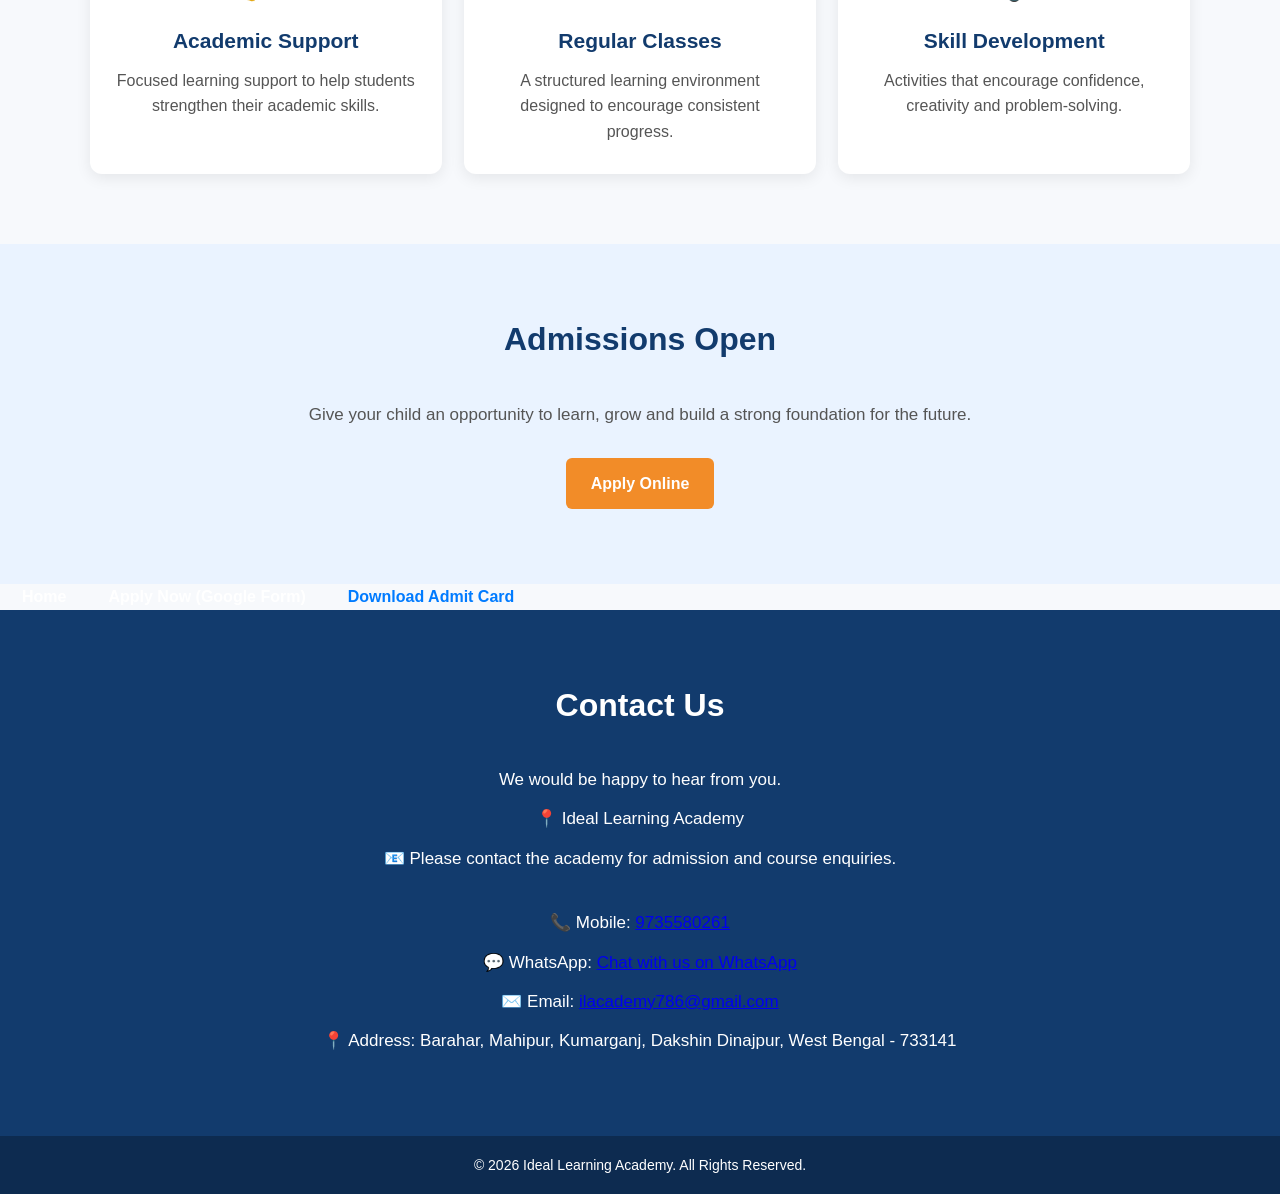
==== commit 941c47b3: "Update index.html" ====
--- a/index.html
+++ b/index.html
@@ -385,7 +385,13 @@
 
     <a href="https://docs.google.com/forms/d/e/1FAIpQLSehAjtQWqmvYRJ_CCuAPyUYKaqh2H3WCtlBNecGYBEMXgYK6w/viewform?usp=publish-editor" class="button" target="_blank">Apply Online</a>
   </section>
-
+<nav>
+  <ul style="list-style: none; display: flex; gap: 20px; padding: 0;">
+    <li><a href="index.html">Home</a></li>
+    <li><a href="https://forms.gle/YOUR_GOOGLE_FORM_LINK" target="_blank">Apply Now (Google Form)</a></li>
+    <li><a href="admit-card.html" style="font-weight: bold; color: #007bff;">Download Admit Card</a></li>
+  </ul>
+</nav>
 
   <!-- CONTACT -->
   <section class="contact" id="contact">
